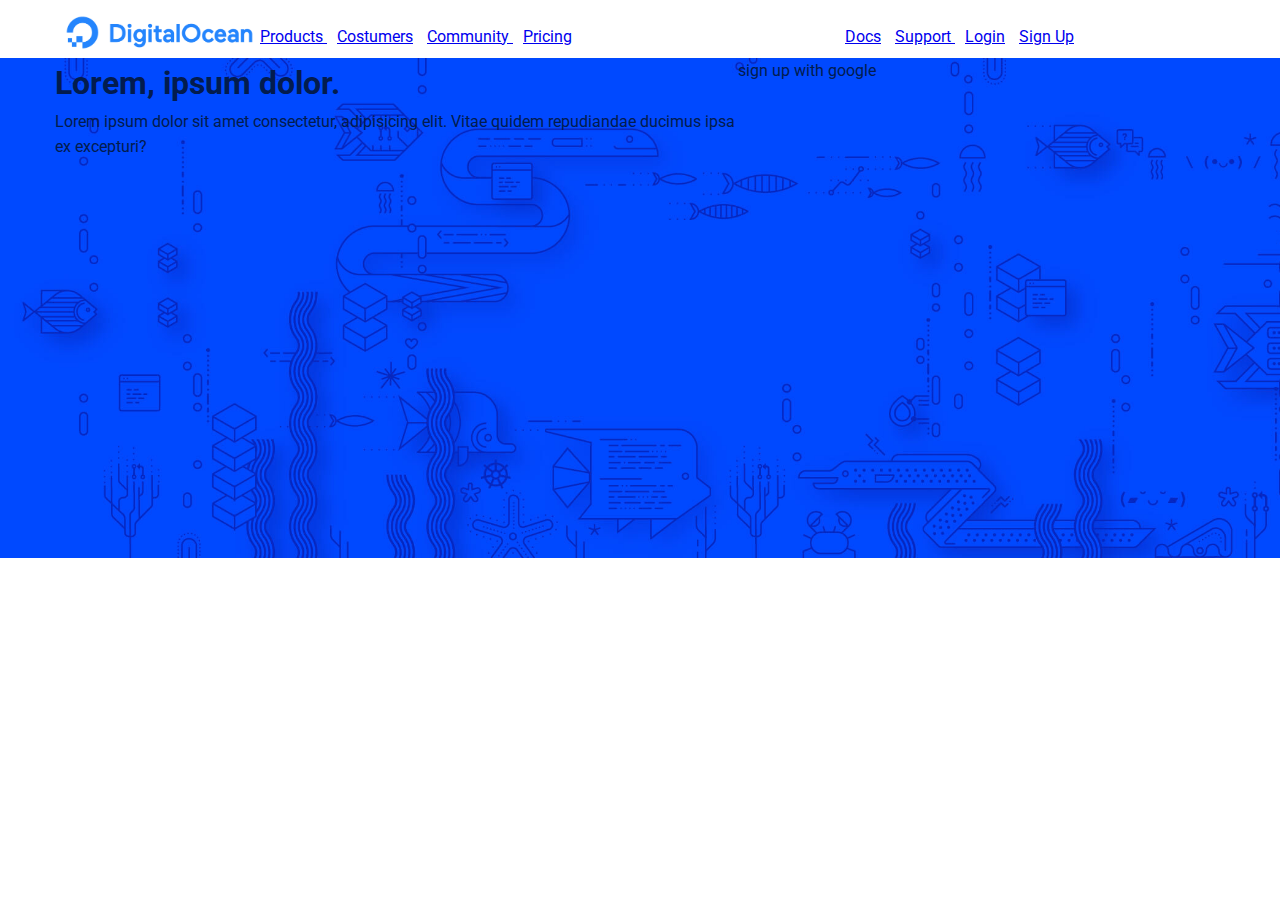
==== digital_ocean/index.html @ 6837c4df "Added main background image" ====
<!DOCTYPE html>
<html lang="en">

<head>
    <meta charset="UTF-8">
    <meta http-equiv="X-UA-Compatible" content="IE=edge">
    <meta name="viewport" content="width=device-width, initial-scale=1.0">
    <title>Digital Ocean</title>

    <!-- Font Awesome -->
    <link rel="stylesheet" href="https://cdnjs.cloudflare.com/ajax/libs/font-awesome/5.15.3/css/all.min.css"
        integrity="sha512-iBBXm8fW90+nuLcSKlbmrPcLa0OT92xO1BIsZ+ywDWZCvqsWgccV3gFoRBv0z+8dLJgyAHIhR35VZc2oM/gI1w=="
        crossorigin="anonymous" />

    <!-- Framework + Foglio di stile -->
    <link rel="stylesheet" href="./css/framework.css">
    <link rel="stylesheet" href="./css/style.css">

</head>

<body>


    <header>
        <nav>
            <div class="container">
                <div class="row flex spacing">
                    <div class="col-lg-2">
                        <a href="#">
                            <img class="logo" src="./css/digital_ocean/img/logo.png" alt="logodigitalocean">
                        </a>
                    </div>
                    <div class="menu_centrale col-lg-6">
                        <a href="#">Products <i class="fas fa-chevron-down"></i></a>
                        <a href="#">Costumers</a>
                        <a href="#">Community <i class="fas fa-chevron-down"></i></a>
                        <a href="#">Pricing</a>
                    </div>
                    <div class="right_menu col-lg-4">
                        <div class="list_none secondary_links">
                            <a href="#">Docs</a>
                            <a href="#">Support <i class="fas fa-chevron-down"></i></a>
                            <a href="#">Login</a>
                            <a href="#" class="btn btn_outline">Sign Up</a>
                        </div>

                    </div>
                </div>
        </nav>
        <div class="wrapper bg_secondblue">
            <div class="container">
                <div class="row flex">
                    <div class="col-lg-7">
                        <h1>Lorem, ipsum dolor.</h1>
                        <p>Lorem ipsum dolor sit amet consectetur, adipisicing elit. Vitae quidem repudiandae ducimus ipsa ex excepturi?</p>
                    </div>
                    <div class="col-lg-5">
                        sign up with google
                    </div>
                </div>
            </div>
        </div>
        
    </header>


    <main>
        <section class="innovative"></section>
        <!-- /.innovative -->
        <section class="deployscale"></section>
        <!-- /.deployscale -->
        <section class="designfordevs"></section>
        <!-- /.designfordevs -->
        <section class="businessfeatures"></section>
        <!-- /.businessfeatures -->
        <section class="customerservice"></section>
        <!-- /.customerservice -->
        <section class="devteams"></section>
        <!-- /.devteams -->
        <section class="getstarted"></section>
        <!-- /.getstarted -->
    </main>

    <footer>

    </footer>
</body>

</html>
---- digital_ocean/css/framework.css ----
.container{ 
    max-width: 1170px;
    margin: 0 auto;
}

.row{
    width: 100%;
}
.row::after{
    content: '';
    display: table;
    clear: both;
}

/* Colonne */
[class*="col-"] {
    float: left;
}

.col-1 {
      width: calc((100% / 12) * 1);
}
.col-2 {
      width: calc((100% / 12) * 2);
    
}
.col-3 {
    width: calc((100% / 12) * 3);
}
.col-4{
    width: calc((100% / 12) * 4);

}
.col-5 {
    width: calc((100% / 12) * 5);
}
.col-6 {
    width: 50%;
}
.col-7 {
    width: calc((100% / 12) * 7);
}
.col-8 {
    width: calc((100% / 12) * 8);
}
.col-9 {
    width: calc((100% / 12) * 9);
}
.col-10 {
    width: calc((100% / 12) * 10);
}
.col-11 {
    width: calc((100% / 12) * 11);
}
.col-12 {
    width: 100%;
}

/* Offsets */
.col-offset-1 {
    margin-left: calc((100% / 12) * 1);
}
.col-offset-2 {
    margin-left: calc((100% / 12) * 2);
}
.col-offset-3 {
    margin-left: calc((100% / 12) * 3);
}
.col-offset-4 {
    margin-left: calc((100% / 12) * 4);
}
.col-offset-5 {
    margin-left: calc((100% / 12) * 5);
}
.col-offset-6 {
    margin-left: calc((100% / 12) * 6);
}
.col-offset-7 {
    margin-left: calc((100% / 12) * 7);
}
.col-offset-8 {
    margin-left: calc((100% / 12) * 8);
}
.col-offset-9 {
    margin-left: calc((100% / 12) * 9);
}
.col-offset-10 {
    margin-left: calc((100% / 12) * 10);
}
.col-offset-11 {
    margin-left: calc((100% / 12) * 11);
}

/* Media query */
@media screen and (max-width: 767px) {
    /* Columns XS */
    .col-xs-1 {
    width: calc((100% / 12) * 1);
   
    }
    .col-xs-2 {
        width: calc((100% / 12) * 2);
    
    }
    .col-xs-3 {
        width: calc((100% / 12) * 3);
    
    }
    .col-xs-4{
        width: calc((100% / 12) * 4);
    
    }
    .col-xs-5 {
        width: calc((100% / 12) * 5);
    }
    .col-xs-6 {
        width: 50%;
    }
    .col-xs-7 {
        width: calc((100% / 12) * 7);
    }
    .col-xs-8 {
        width: calc((100% / 12) * 8);
    }
    .col-xs-9 {
        width: calc((100% / 12) * 9);
    }
    .col-xs-10 {
        width: calc((100% / 12) * 10);
    }
    .col-xs-11 {
        width: calc((100% / 12) * 11);
    }
    .col-xs-12 {
        width: 100%;
    }

    /* Offsets XS */
   
    .col-xs-offset-1 {
    margin-left: calc((100% / 12) * 1);
    }
    .col-xs-offset-2 {
    margin-left: calc((100% / 12) * 2);
    }
    .col-xs-offset-3 {
    margin-left: calc((100% / 12) * 3);
    }
    .col-xs-offset-4 {
    margin-left: calc((100% / 12) * 4);
    }
    .col-xs-offset-5 {
    margin-left: calc((100% / 12) * 5);
    }
    .col-xs-offset-6 {
    margin-left: calc((100% / 12) * 6);
    }
    .col-xs-offset-7 {
    margin-left: calc((100% / 12) * 7);
    }
    .col-xs-offset-8 {
    margin-left: calc((100% / 12) * 8);
    }
    .col-xs-offset-9 {
    margin-left: calc((100% / 12) * 9);
    }
    .col-xs-offset-10 {
    margin-left: calc((100% / 12) * 10);
    }
    .col-xs-offset-11 {
    margin-left: calc((100% / 12) * 11);
    }

}

@media screen and (min-width:768px) and (max-width:991px) {
    /* MD */
    .col-md-1 {
    width: calc((100% / 12) * 1);
   
    }
    .col-md-2 {
        width: calc((100% / 12) * 2);
    
    }
    .col-md-3 {
        width: calc((100% / 12) * 3);
    
    }
    .col-md-4{
        width: calc((100% / 12) * 4);
    
    }
    .col-md-5 {
        width: calc((100% / 12) * 5);
    }
    .col-md-6 {
        width: 50%;
    }
    .col-md-7 {
        width: calc((100% / 12) * 7);
    }
    .col-md-8 {
        width: calc((100% / 12) * 8);
    }
    .col-md-9 {
        width: calc((100% / 12) * 9);
    }
    .col-md-10 {
        width: calc((100% / 12) * 10);
    }
    .col-md-11 {
        width: calc((100% / 12) * 11);
    }
    .col-md-12 {
        width: 100%;
    }

    /* OFFSETS MD */

    .col-md-offset-1 {
    margin-left: calc((100% / 12) * 1);
    }
    .col-md-offset-2 {
    margin-left: calc((100% / 12) * 2);
    }
    .col-md-offset-3 {
    margin-left: calc((100% / 12) * 3);
    }
    .col-md-offset-4 {
    margin-left: calc((100% / 12) * 4);
    }
    .col-md-offset-5 {
    margin-left: calc((100% / 12) * 5);
    }
    .col-md-offset-6 {
    margin-left: calc((100% / 12) * 6);
    }
    .col-md-offset-7 {
    margin-left: calc((100% / 12) * 7);
    }
    .col-md-offset-8 {
    margin-left: calc((100% / 12) * 8);
    }
    .col-md-offset-9 {
    margin-left: calc((100% / 12) * 9);
    }
    .col-md-offset-10 {
    margin-left: calc((100% / 12) * 10);
    }
    .col-md-offset-11 {
    margin-left: calc((100% / 12) * 11);
    }
}

@media screen and (min-width: 992px) {
    /* LG */
    .col-lg-1 {
    width: calc((100% / 12) * 1);
   
    }
    .col-lg-2 {
        width: calc((100% / 12) * 2);
    
    }
    .col-lg-3 {
        width: calc((100% / 12) * 3);
    
    }
    .col-lg-4{
        width: calc((100% / 12) * 4);
    
    }
    .col-lg-5 {
        width: calc((100% / 12) * 5);
    }
    .col-lg-6 {
        width: 50%;
    }
    .col-lg-7 {
        width: calc((100% / 12) * 7);
    }
    .col-lg-8 {
        width: calc((100% / 12) * 8);
    }
    .col-lg-9 {
        width: calc((100% / 12) * 9);
    }
    .col-lg-10 {
        width: calc((100% / 12) * 10);
    }
    .col-lg-11 {
        width: calc((100% / 12) * 11);
    }
    .col-lg-12 {
        width: 100%;
    }

    /* OFFSETS LG */
  
    .col-lg-offset-1 {
    margin-left: calc((100% / 12) * 1);
    }
    .col-lg-offset-2 {
    margin-left: calc((100% / 12) * 2);
    }
    .col-lg-offset-3 {
    margin-left: calc((100% / 12) * 3);
    }
    .col-lg-offset-4 {
    margin-left: calc((100% / 12) * 4);
    }
    .col-lg-offset-5 {
    margin-left: calc((100% / 12) * 5);
    }
    .col-lg-offset-6 {
    margin-left: calc((100% / 12) * 6);
    }
    .col-lg-offset-7 {
    margin-left: calc((100% / 12) * 7);
    }
    .col-lg-offset-8 {
    margin-left: calc((100% / 12) * 8);
    }
    .col-lg-offset-9 {
    margin-left: calc((100% / 12) * 9);
    }
    .col-lg-offset-10 {
    margin-left: calc((100% / 12) * 10);
    }
    .col-lg-offset-11 {
    margin-left: calc((100% / 12) * 11);
    }
}
---- digital_ocean/css/style.css ----
@import url('https://fonts.googleapis.com/css2?family=Roboto&display=swap');

*{
    box-sizing: border-box;
    margin: 0;
    padding: 0;
}

body{
    font-family: 'Roboto', sans-serif;
    color: #031C4E;
    line-height: 1.6;
}
.logo{
    height: 35px;
}
.flex{
    display: flex;
}

.list_none {
    list-style: none;
}

.spacing{
    justify-content: center;
    align-items: center;
}

a{
    padding-left: 5px;
    margin-left: 5px;
}

nav>.container{
    margin-top: 15px;
}

.bg_secondblue{
    background-color: #004aff;
    background-image: url('./digital_ocean/img/bg-banner-home.jpg');
    background-size: cover;
    background-repeat: no-repeat;
    height: 500px;
}
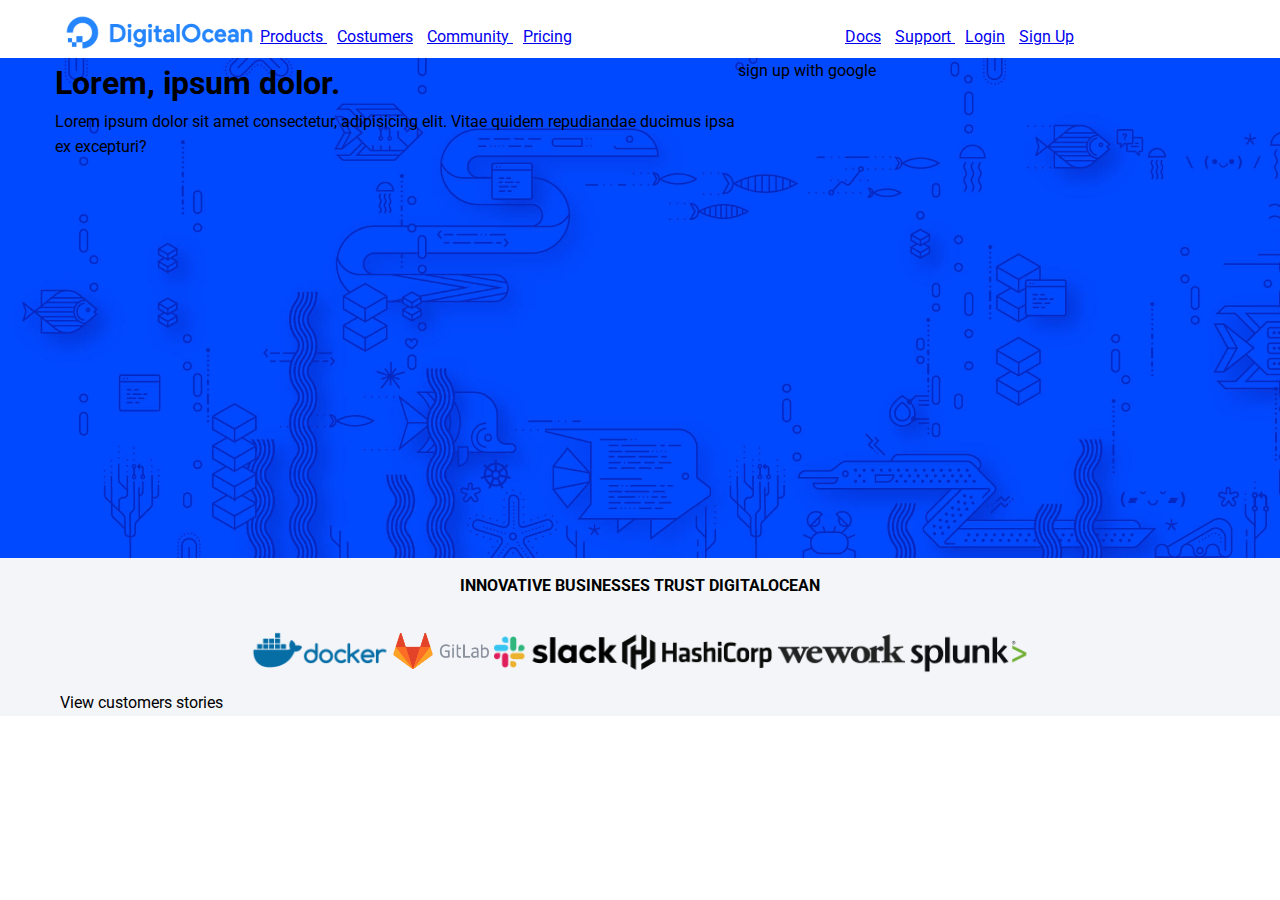
==== commit 1288aa75: "Added 'innovative businesses' section" ====
--- a/digital_ocean/index.html
+++ b/digital_ocean/index.html
@@ -65,7 +65,20 @@
 
 
     <main>
-        <section class="innovative"></section>
+        <section class="innovative bg_whiteish">
+            <div class="container ">
+                <h4 class="col-lg-12">INNOVATIVE BUSINESSES TRUST DIGITALOCEAN</h4>
+                <div class="row flex spacing">
+                    <img src="./css/digital_ocean/img/docker.svg" alt="">
+                    <img src="./css/digital_ocean/img/gitlab.svg" alt="">
+                    <img src="./css/digital_ocean/img/slack.svg" alt="">
+                    <img src="./css/digital_ocean/img/hashicorp.svg" alt="">
+                    <img src="./css/digital_ocean/img/wework.svg" alt="">
+                    <img src="./css/digital_ocean/img/splunk.svg" alt="">
+                </div>
+                <span class="subtitle">View customers stories <i class="fa fa-chevron-right" aria-hidden="true"></i></span>
+            </div>
+        </section>
         <!-- /.innovative -->
         <section class="deployscale"></section>
         <!-- /.deployscale -->
--- a/digital_ocean/css/style.css
+++ b/digital_ocean/css/style.css
@@ -8,7 +8,6 @@
 
 body{
     font-family: 'Roboto', sans-serif;
-    color: #031C4E;
     line-height: 1.6;
 }
 .logo{
@@ -42,4 +41,21 @@
     background-size: cover;
     background-repeat: no-repeat;
     height: 500px;
+}
+.bg_grey{
+    background-color: #596989;
+}
+.bg_whiteish{
+    background-color: #f3f5f9;
+}
+
+h4{
+    text-align: center;
+    margin: 10px 0;
+    padding: 5px;
+}
+span.subtitle{
+    text-align: center;
+    margin: 10px 0;
+    padding: 5px;
 }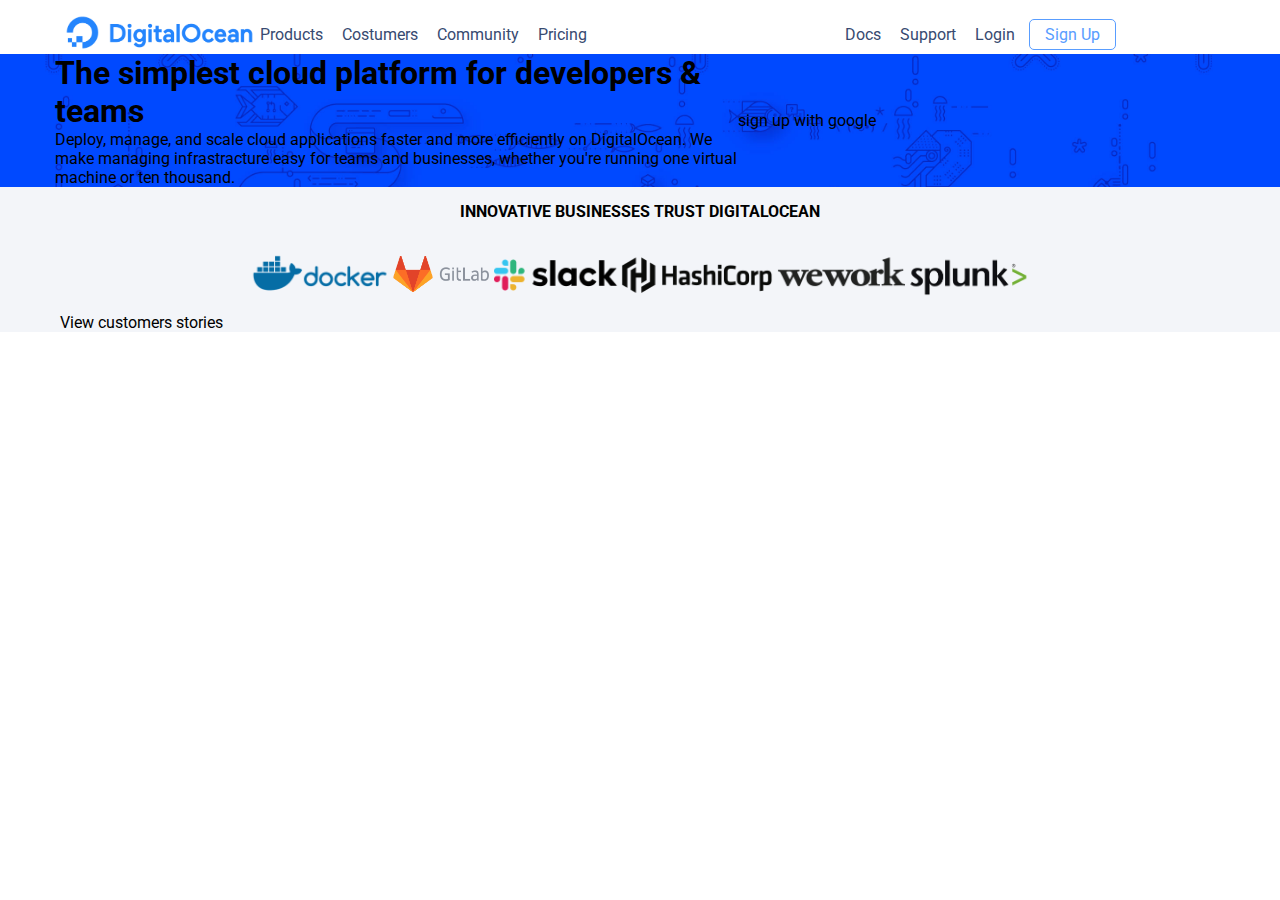
==== commit 2c8af2b8: "Fixed navbar" ====
--- a/digital_ocean/index.html
+++ b/digital_ocean/index.html
@@ -30,7 +30,7 @@
                             <img class="logo" src="./css/digital_ocean/img/logo.png" alt="logodigitalocean">
                         </a>
                     </div>
-                    <div class="menu_centrale col-lg-6">
+                    <div class="central_menu col-lg-6">
                         <a href="#">Products <i class="fas fa-chevron-down"></i></a>
                         <a href="#">Costumers</a>
                         <a href="#">Community <i class="fas fa-chevron-down"></i></a>
@@ -49,10 +49,10 @@
         </nav>
         <div class="wrapper bg_secondblue">
             <div class="container">
-                <div class="row flex">
+                <div class="row flex spacing">
                     <div class="col-lg-7">
-                        <h1>Lorem, ipsum dolor.</h1>
-                        <p>Lorem ipsum dolor sit amet consectetur, adipisicing elit. Vitae quidem repudiandae ducimus ipsa ex excepturi?</p>
+                        <h1>The simplest cloud platform for developers & teams</h1>
+                        <p>Deploy, manage, and scale cloud applications faster and more efficiently on DigitalOcean. We make managing infrastracture easy for teams and businesses, whether you're running one virtual machine or ten thousand.</p>
                     </div>
                     <div class="col-lg-5">
                         sign up with google
--- a/digital_ocean/css/style.css
+++ b/digital_ocean/css/style.css
@@ -8,7 +8,6 @@
 
 body{
     font-family: 'Roboto', sans-serif;
-    line-height: 1.6;
 }
 .logo{
     height: 35px;
@@ -40,7 +39,6 @@
     background-image: url('./digital_ocean/img/bg-banner-home.jpg');
     background-size: cover;
     background-repeat: no-repeat;
-    height: 500px;
 }
 .bg_grey{
     background-color: #596989;
@@ -58,4 +56,17 @@
     text-align: center;
     margin: 10px 0;
     padding: 5px;
+}
+
+.central_menu a, .right_menu a{
+    color: #374a71;
+    text-decoration: none;
+    margin: 5px;
+}
+
+a.btn{
+    border: 1px solid #599dff;
+    border-radius: 5px;
+    padding: 5px 15px;
+    color: #599dff;
 }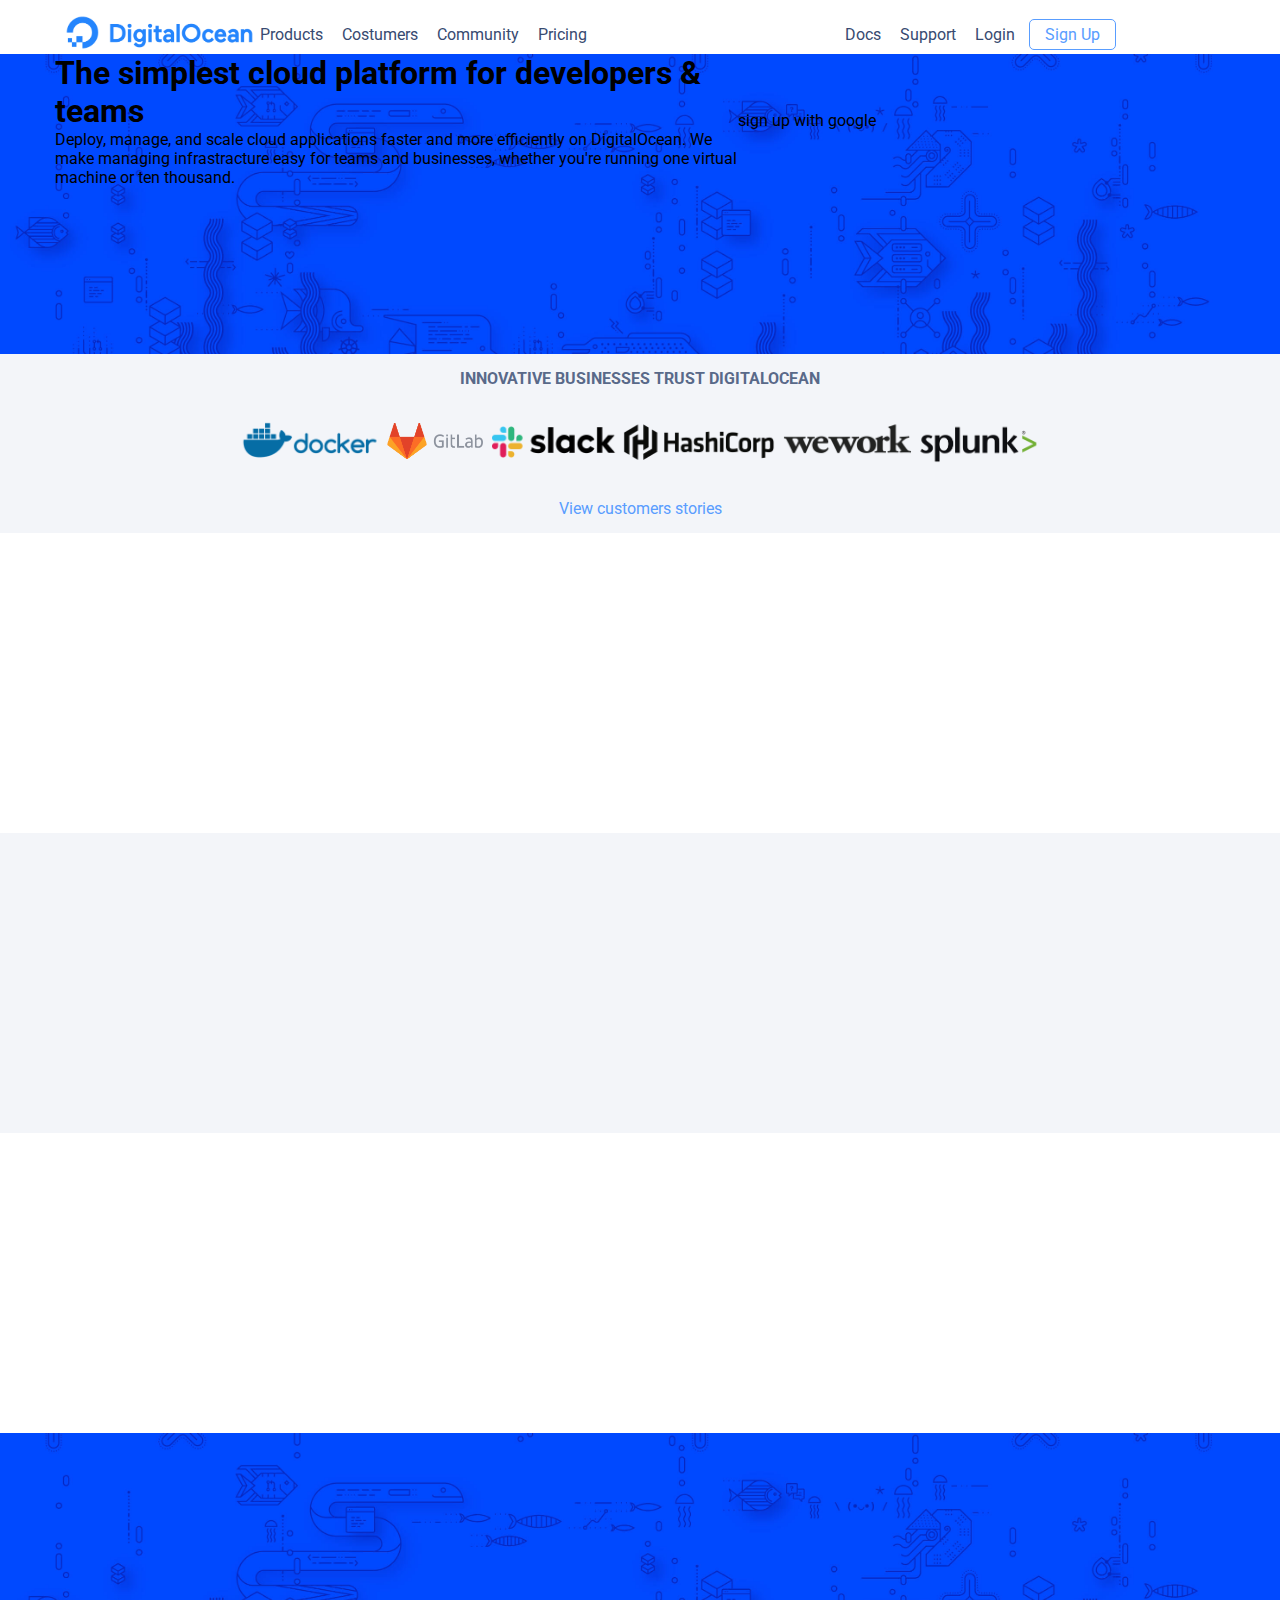
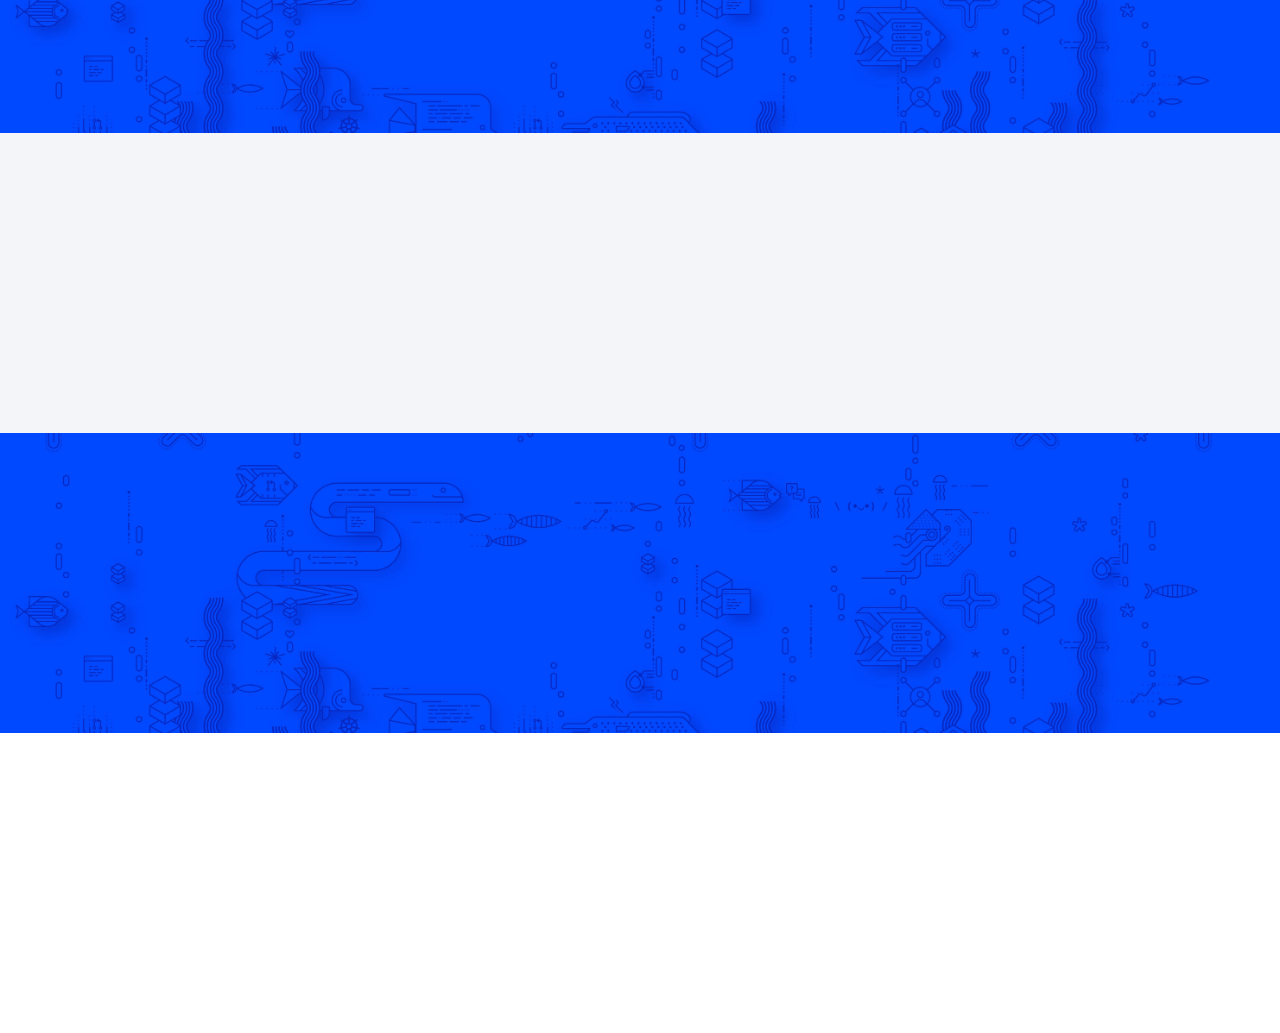
==== commit 15fec4cf: "Added 'innovative' section features" ====
--- a/digital_ocean/index.html
+++ b/digital_ocean/index.html
@@ -48,7 +48,7 @@
                 </div>
         </nav>
         <div class="wrapper bg_secondblue">
-            <div class="container">
+            <div class="container dbg">
                 <div class="row flex spacing">
                     <div class="col-lg-7">
                         <h1>The simplest cloud platform for developers & teams</h1>
@@ -65,10 +65,11 @@
 
 
     <main>
+        <!-- .innovative -->
         <section class="innovative bg_whiteish">
-            <div class="container ">
-                <h4 class="col-lg-12">INNOVATIVE BUSINESSES TRUST DIGITALOCEAN</h4>
-                <div class="row flex spacing">
+            <div class="container">
+                <h4>INNOVATIVE BUSINESSES TRUST DIGITALOCEAN</h4>
+                <div>
                     <img src="./css/digital_ocean/img/docker.svg" alt="">
                     <img src="./css/digital_ocean/img/gitlab.svg" alt="">
                     <img src="./css/digital_ocean/img/slack.svg" alt="">
@@ -76,25 +77,25 @@
                     <img src="./css/digital_ocean/img/wework.svg" alt="">
                     <img src="./css/digital_ocean/img/splunk.svg" alt="">
                 </div>
-                <span class="subtitle">View customers stories <i class="fa fa-chevron-right" aria-hidden="true"></i></span>
+                <div class="subtitle">View customers stories <i class="fa fa-chevron-right" aria-hidden="true"></i></div>
             </div>
         </section>
         <!-- /.innovative -->
-        <section class="deployscale"></section>
+        <section class="deployscale dbg"></section>
         <!-- /.deployscale -->
-        <section class="designfordevs"></section>
+        <section class="designfordevs dbg bg_whiteish"></section>
         <!-- /.designfordevs -->
-        <section class="businessfeatures"></section>
+        <section class="businessfeatures dbg"></section>
         <!-- /.businessfeatures -->
-        <section class="customerservice"></section>
+        <section class="customerservice dbg bg_secondblue"></section>
         <!-- /.customerservice -->
-        <section class="devteams"></section>
+        <section class="devteams dbg bg_whiteish"></section>
         <!-- /.devteams -->
-        <section class="getstarted"></section>
+        <section class="getstarted dbg bg_secondblue"></section>
         <!-- /.getstarted -->
     </main>
 
-    <footer>
+    <footer class="dbg">
 
     </footer>
 </body>
--- a/digital_ocean/css/style.css
+++ b/digital_ocean/css/style.css
@@ -49,13 +49,12 @@
 
 h4{
     text-align: center;
-    margin: 10px 0;
-    padding: 5px;
+    padding: 15px 0;
+    color: #596989;
 }
-span.subtitle{
-    text-align: center;
-    margin: 10px 0;
-    padding: 5px;
+.subtitle{
+    padding: 15px;
+    color: #599dff;
 }
 
 .central_menu a, .right_menu a{
@@ -69,4 +68,15 @@
     border-radius: 5px;
     padding: 5px 15px;
     color: #599dff;
-}+}
+
+.innovative{
+    text-align: center;
+}
+
+/* DEBUG RULES */
+.dbg{
+    height: 300px;
+    width: 100%;
+}
+
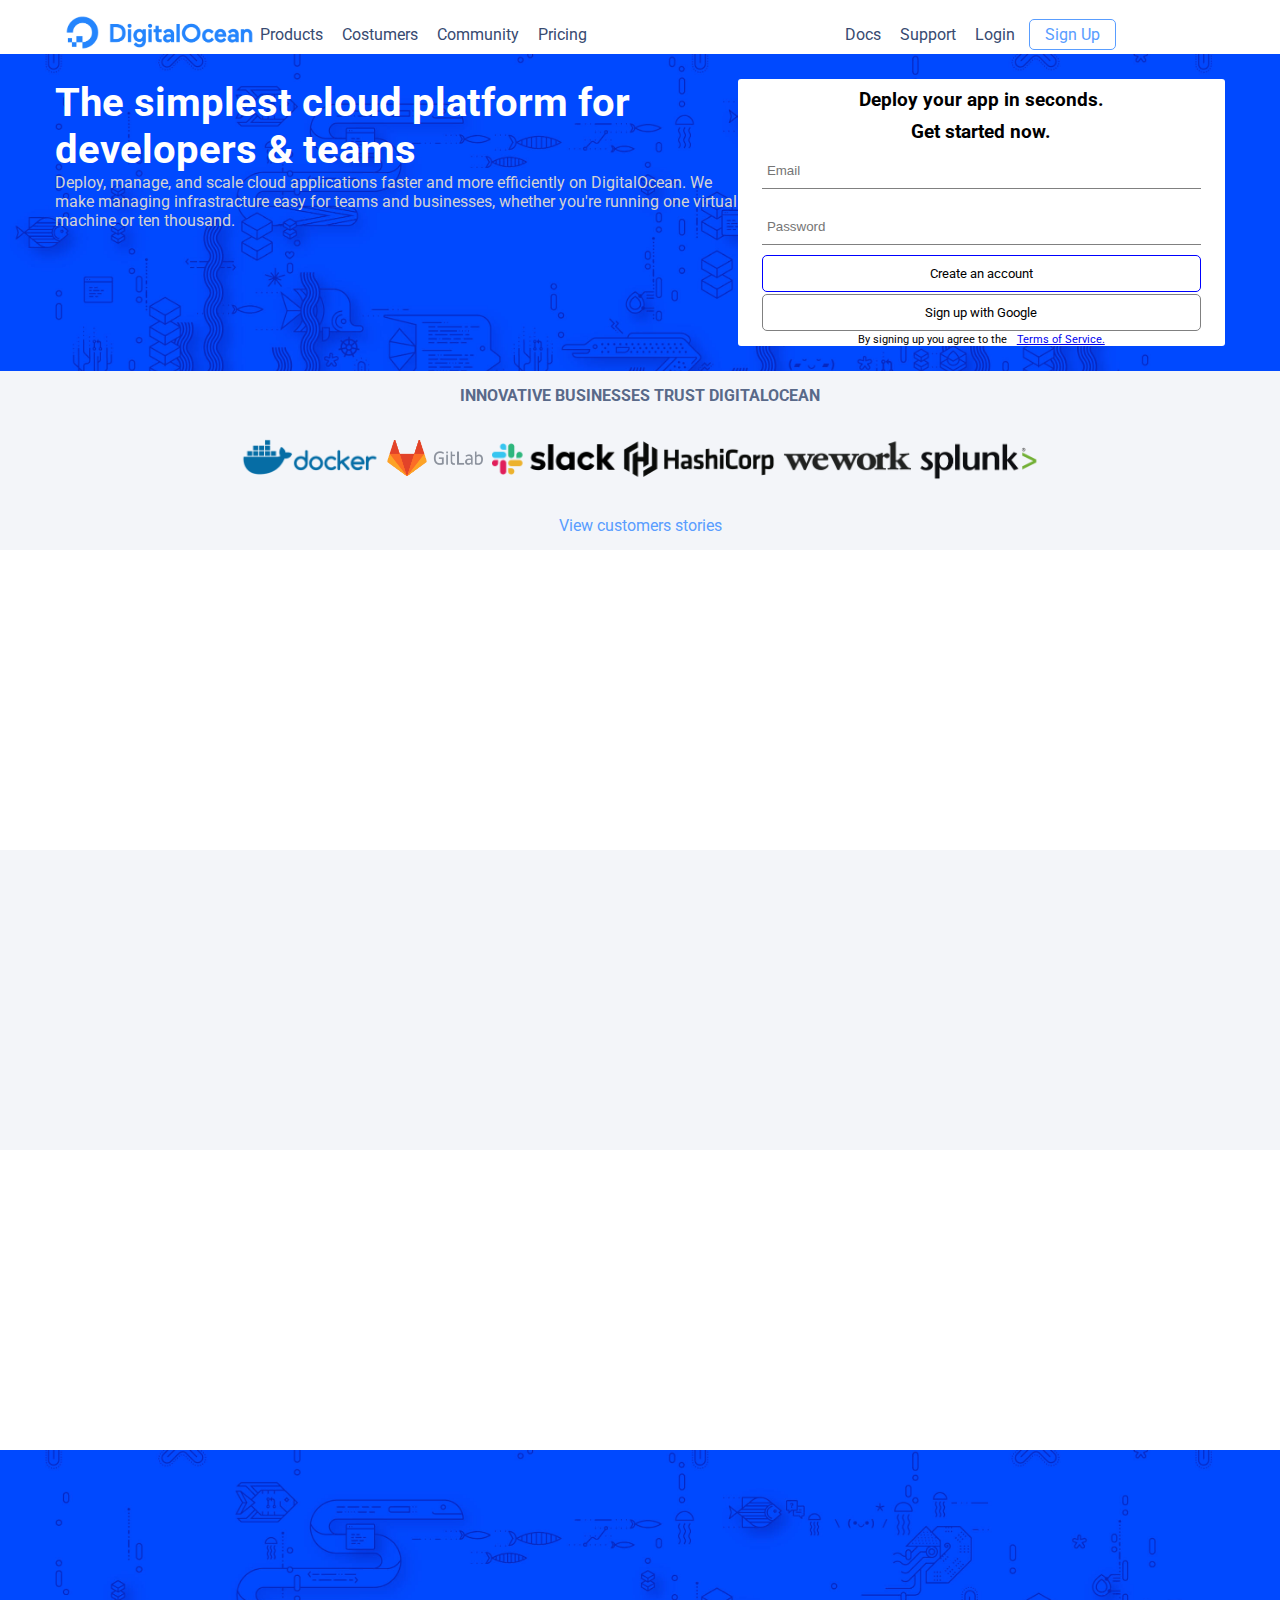
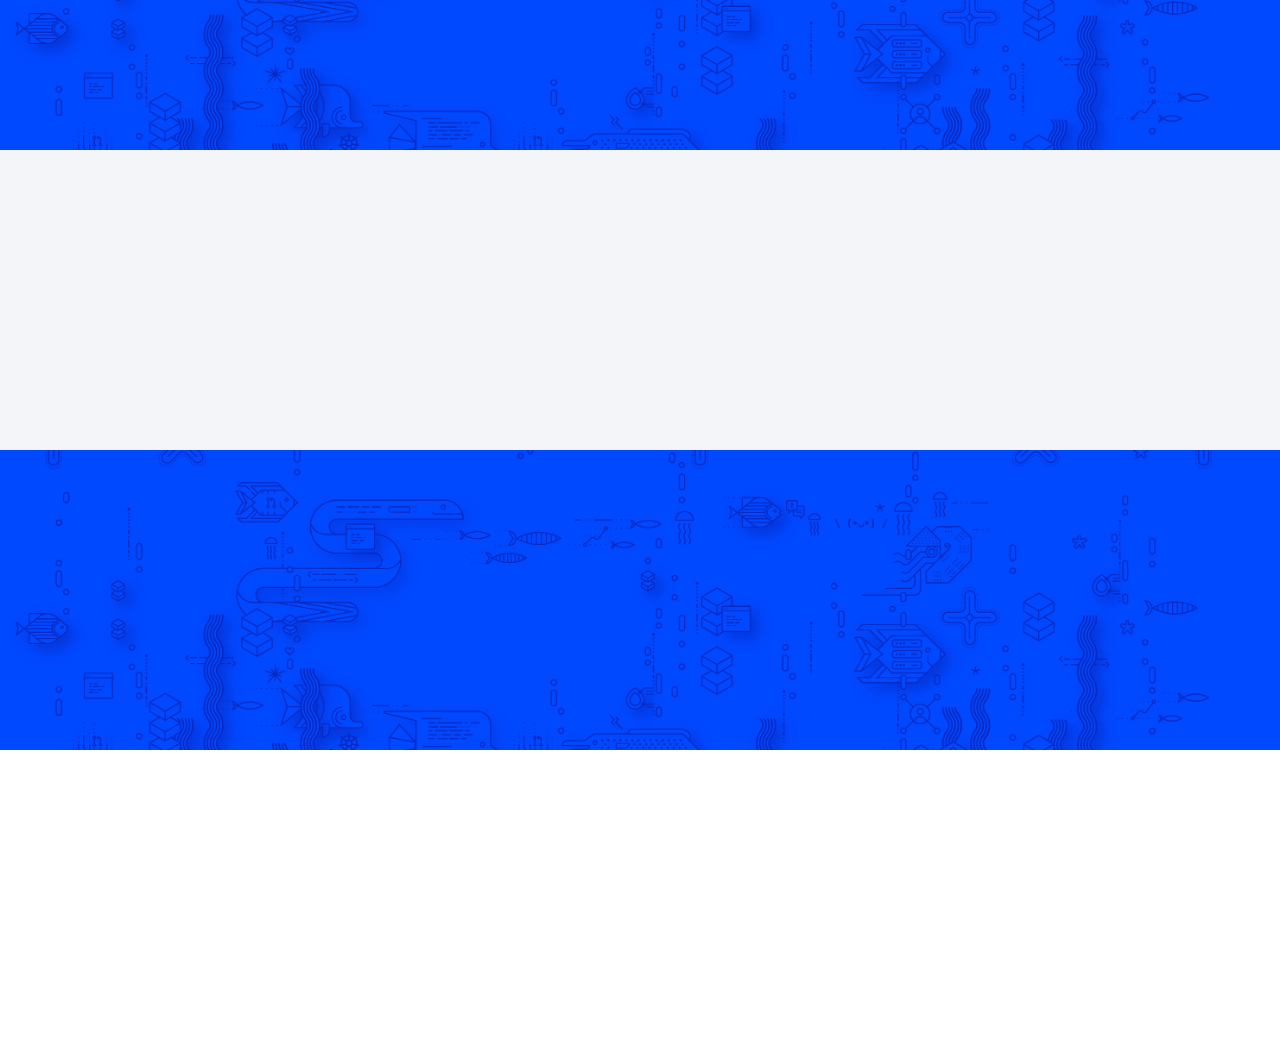
==== commit c07611ab: "Added card + form" ====
--- a/digital_ocean/index.html
+++ b/digital_ocean/index.html
@@ -23,6 +23,7 @@
 
     <header>
         <nav>
+            <!-- Navbar container -->
             <div class="container">
                 <div class="row flex spacing">
                     <div class="col-lg-2">
@@ -43,19 +44,30 @@
                             <a href="#">Login</a>
                             <a href="#" class="btn btn_outline">Sign Up</a>
                         </div>
-
                     </div>
                 </div>
+            </div>
+            <!-- /Navbar container -->
         </nav>
-        <div class="wrapper bg_secondblue">
-            <div class="container dbg">
-                <div class="row flex spacing">
-                    <div class="col-lg-7">
+        <div class="bg_secondblue">
+            <div class="container">
+                <div class="row">
+                    <div class="col-lg-7 p25">
                         <h1>The simplest cloud platform for developers & teams</h1>
                         <p>Deploy, manage, and scale cloud applications faster and more efficiently on DigitalOcean. We make managing infrastracture easy for teams and businesses, whether you're running one virtual machine or ten thousand.</p>
                     </div>
                     <div class="col-lg-5">
-                        sign up with google
+                        <div class="card">
+                            <h3>Deploy your app in seconds.</h3>
+                            <h3>Get started now.</h3>
+                            <form action="#">
+                                <input type="email" id="email" name="email" placeholder="Email" required><br>
+                                <input type="text" id="password" name="password" placeholder="Password"><br>
+                                <div class="account">Create an account</div>
+                                <div class="signup">Sign up with Google</div>
+                              </form>
+                              <div class="terms">By signing up you agree to the<a href="#">Terms of Service.</a></div> 
+                        </div>
                     </div>
                 </div>
             </div>
--- a/digital_ocean/css/style.css
+++ b/digital_ocean/css/style.css
@@ -74,6 +74,53 @@
     text-align: center;
 }
 
+.col-lg-7 h1{
+    color: white;
+    font-size: 2.5rem;
+}
+.col-lg-7 p{
+    color: lightgray;
+}
+.p25{
+    padding: 25px 0;
+}
+.card{
+    background-color: white;
+    border-radius: 3px;
+    text-align: center;
+    margin: 25px 0;
+}
+.card h3{
+    padding-top: 10px;
+}
+input {
+    width: 90%;
+    padding: 10px 5px;
+    margin: 10px 0;
+    box-sizing: border-box;
+    border: none;
+    border-bottom: 1px solid grey;
+}
+.account{
+    padding: 10px;
+    font-size: 0.8rem;
+    border: 1px solid blue;
+    width: 90%;
+    margin: auto;
+    border-radius: 5px;
+}
+.signup{
+    font-size: 0.8rem;
+    border: 1px solid grey;
+    margin: 2px auto;
+    width: 90%;
+    padding: 10px;
+    border-radius: 5px;
+}
+.terms{
+    font-size: 0.7rem;;
+}
+
 /* DEBUG RULES */
 .dbg{
     height: 300px;
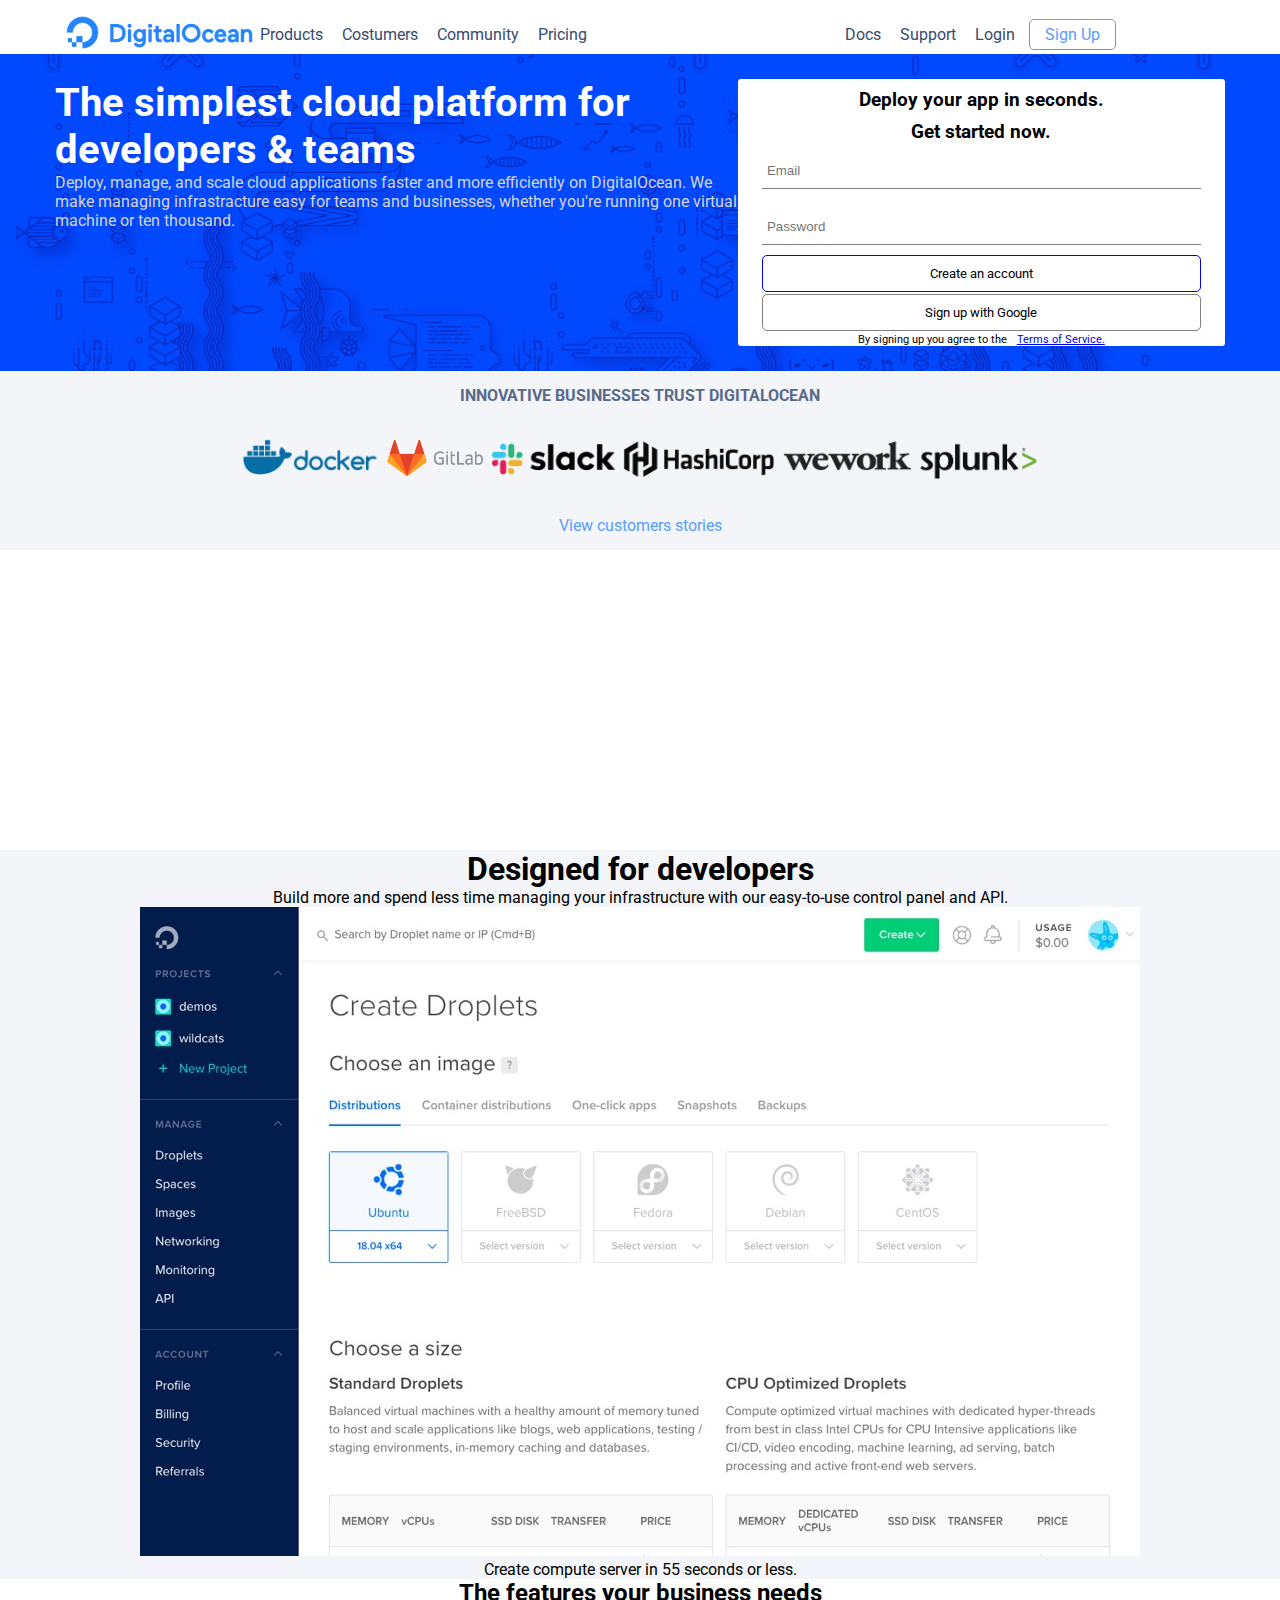
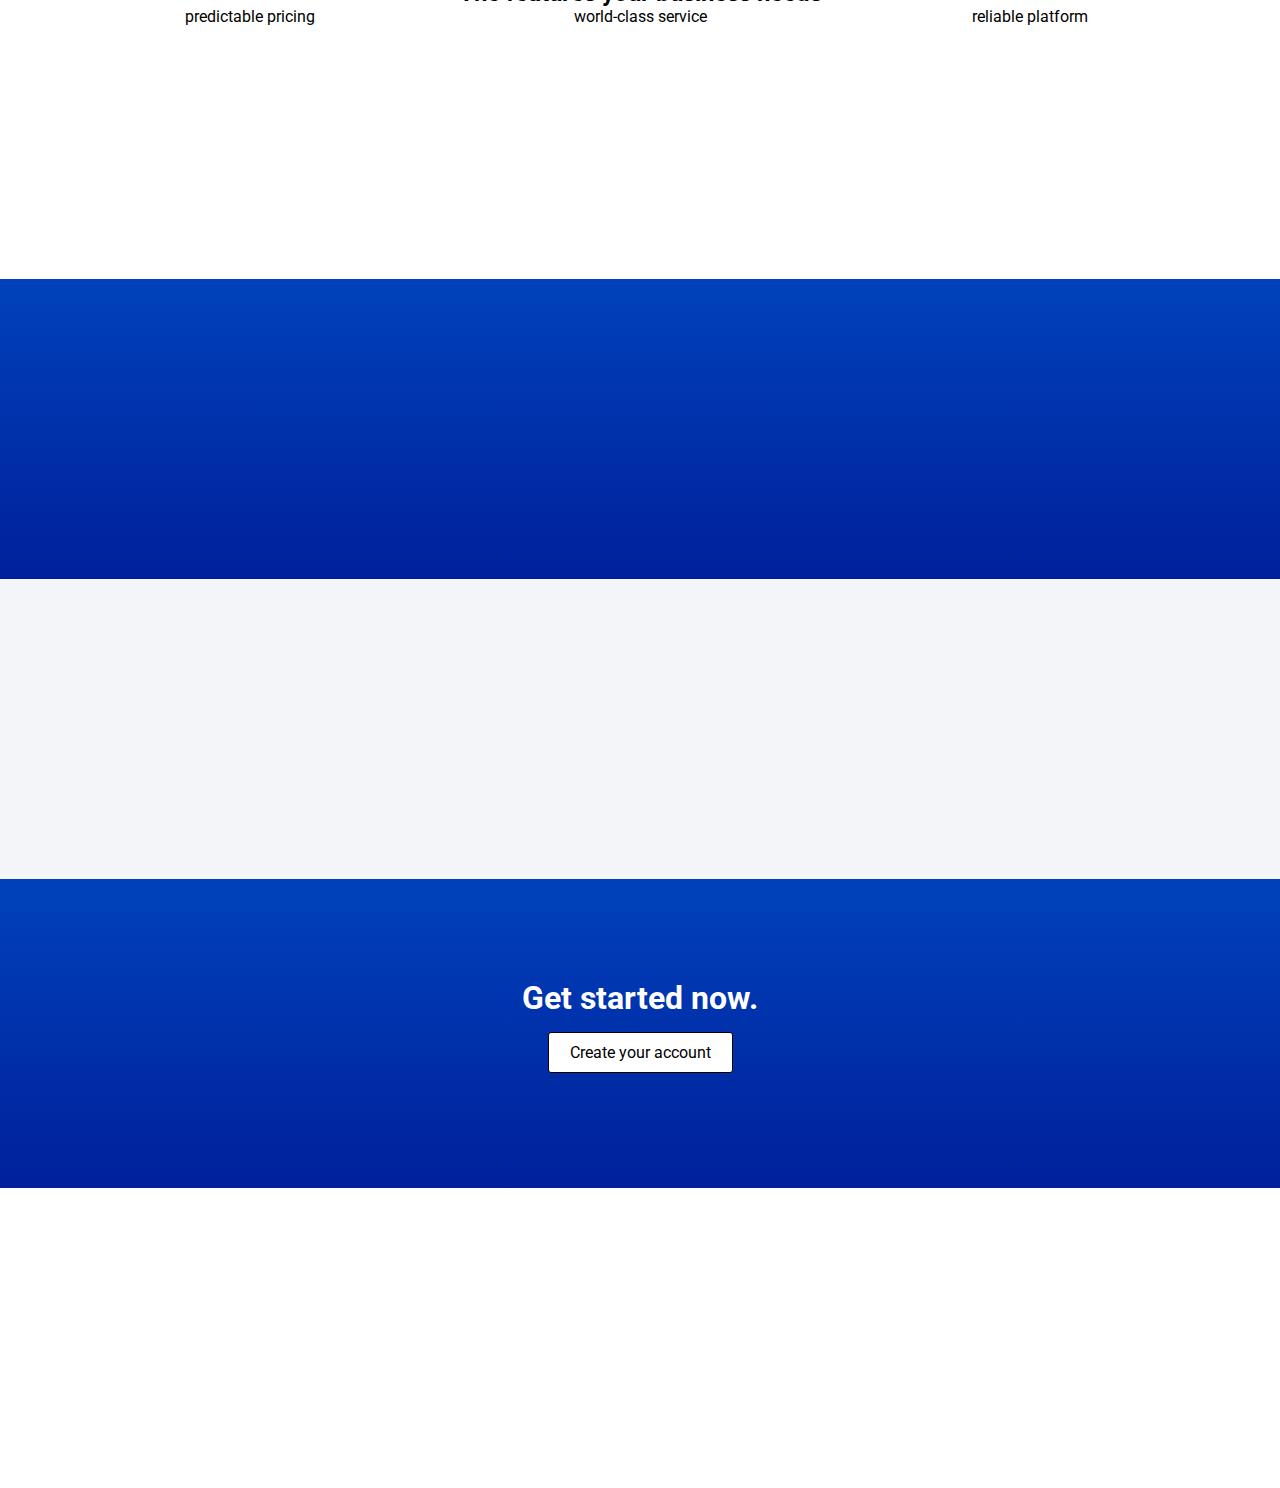
==== commit d62c5e1f: "Added two sections with the right 'blue'" ====
--- a/digital_ocean/index.html
+++ b/digital_ocean/index.html
@@ -31,13 +31,13 @@
                             <img class="logo" src="./css/digital_ocean/img/logo.png" alt="logodigitalocean">
                         </a>
                     </div>
-                    <div class="central_menu col-lg-6">
+                    <div class="central_menu col-lg-6 col-md-12 col-xs-12">
                         <a href="#">Products <i class="fas fa-chevron-down"></i></a>
                         <a href="#">Costumers</a>
                         <a href="#">Community <i class="fas fa-chevron-down"></i></a>
                         <a href="#">Pricing</a>
                     </div>
-                    <div class="right_menu col-lg-4">
+                    <div class="right_menu col-lg-4 col-md-12 col-xs-12">
                         <div class="list_none secondary_links">
                             <a href="#">Docs</a>
                             <a href="#">Support <i class="fas fa-chevron-down"></i></a>
@@ -56,7 +56,7 @@
                         <h1>The simplest cloud platform for developers & teams</h1>
                         <p>Deploy, manage, and scale cloud applications faster and more efficiently on DigitalOcean. We make managing infrastracture easy for teams and businesses, whether you're running one virtual machine or ten thousand.</p>
                     </div>
-                    <div class="col-lg-5">
+                    <div class="col-lg-5 col-md-12 col-xs-12">
                         <div class="card">
                             <h3>Deploy your app in seconds.</h3>
                             <h3>Get started now.</h3>
@@ -93,17 +93,46 @@
             </div>
         </section>
         <!-- /.innovative -->
+
+        <!-- .deployscale -->
         <section class="deployscale dbg"></section>
         <!-- /.deployscale -->
-        <section class="designfordevs dbg bg_whiteish"></section>
+
+        <!-- .designfordevs -->
+        <section class="designfordevs bg_whiteish">
+            <div class="row">
+                <h1>Designed for developers</h1>
+                <div>Build more and spend less time managing your infrastructure with our easy-to-use control panel and API.</div>
+                <i class="fas fa-chevron-left"></i>
+                <img src="./css/digital_ocean/img/slide.jpg" alt="">
+                <i class="fas fa-chevron-right"></i>
+                <div>Create compute server in 55 seconds or less.</div>
+            </div>
+        </section>
         <!-- /.designfordevs -->
-        <section class="businessfeatures dbg"></section>
+
+        <section class="businessfeatures dbg">
+            <div class="container">
+                <h2>The features your business needs</h2>
+                <div class="row">
+                    <div class="col-lg-4">predictable pricing</div>
+                    <div class="col-lg-4">world-class service</div>
+                    <div class="col-lg-4">reliable platform</div>
+                </div>
+            </div>
+            
+        </section>
         <!-- /.businessfeatures -->
-        <section class="customerservice dbg bg_secondblue"></section>
+        <section class="customerservice dbg bg_actualblue"></section>
         <!-- /.customerservice -->
         <section class="devteams dbg bg_whiteish"></section>
         <!-- /.devteams -->
-        <section class="getstarted dbg bg_secondblue"></section>
+
+        <!-- .getstarted-->
+        <section class="getstarted bg_actualblue">
+            <h1>Get started now.</h1>
+            <div class="accountstarted">Create your account</div>
+        </section>
         <!-- /.getstarted -->
     </main>
 
--- a/digital_ocean/css/style.css
+++ b/digital_ocean/css/style.css
@@ -45,6 +45,9 @@
 }
 .bg_whiteish{
     background-color: #f3f5f9;
+}
+.bg_actualblue{
+    background: linear-gradient(180deg, #0042BB 0%, #00209B 100%);
 }
 
 h4{
@@ -120,6 +123,33 @@
 .terms{
     font-size: 0.7rem;;
 }
+.getstarted{
+    display: flex;
+    flex-direction: column;
+    padding: 100px 0;
+}
+.getstarted h1{
+    text-align: center;
+    color: white;
+    font-size: 2rem;
+}
+.accountstarted{
+    border: 1px solid black;
+    border-radius: 3px;
+    width: 185px;
+    padding: 10px;
+    background-color: white;
+    margin: 15px auto;
+    text-align: center;
+}
+
+.designfordevs{
+    text-align: center;
+}
+.businessfeatures{
+    text-align: center;
+}
+
 
 /* DEBUG RULES */
 .dbg{
@@ -127,3 +157,15 @@
     width: 100%;
 }
 
+/* MEDIA QUERIES */
+@media screen and (max-width:767px){
+    .central_menu, .right_menu {
+        display: none;
+    }
+}
+
+@media screen and (max-width: 992px) and (min-width: 767px){
+    .central_menu, .right_menu {
+        display: none;
+    }
+}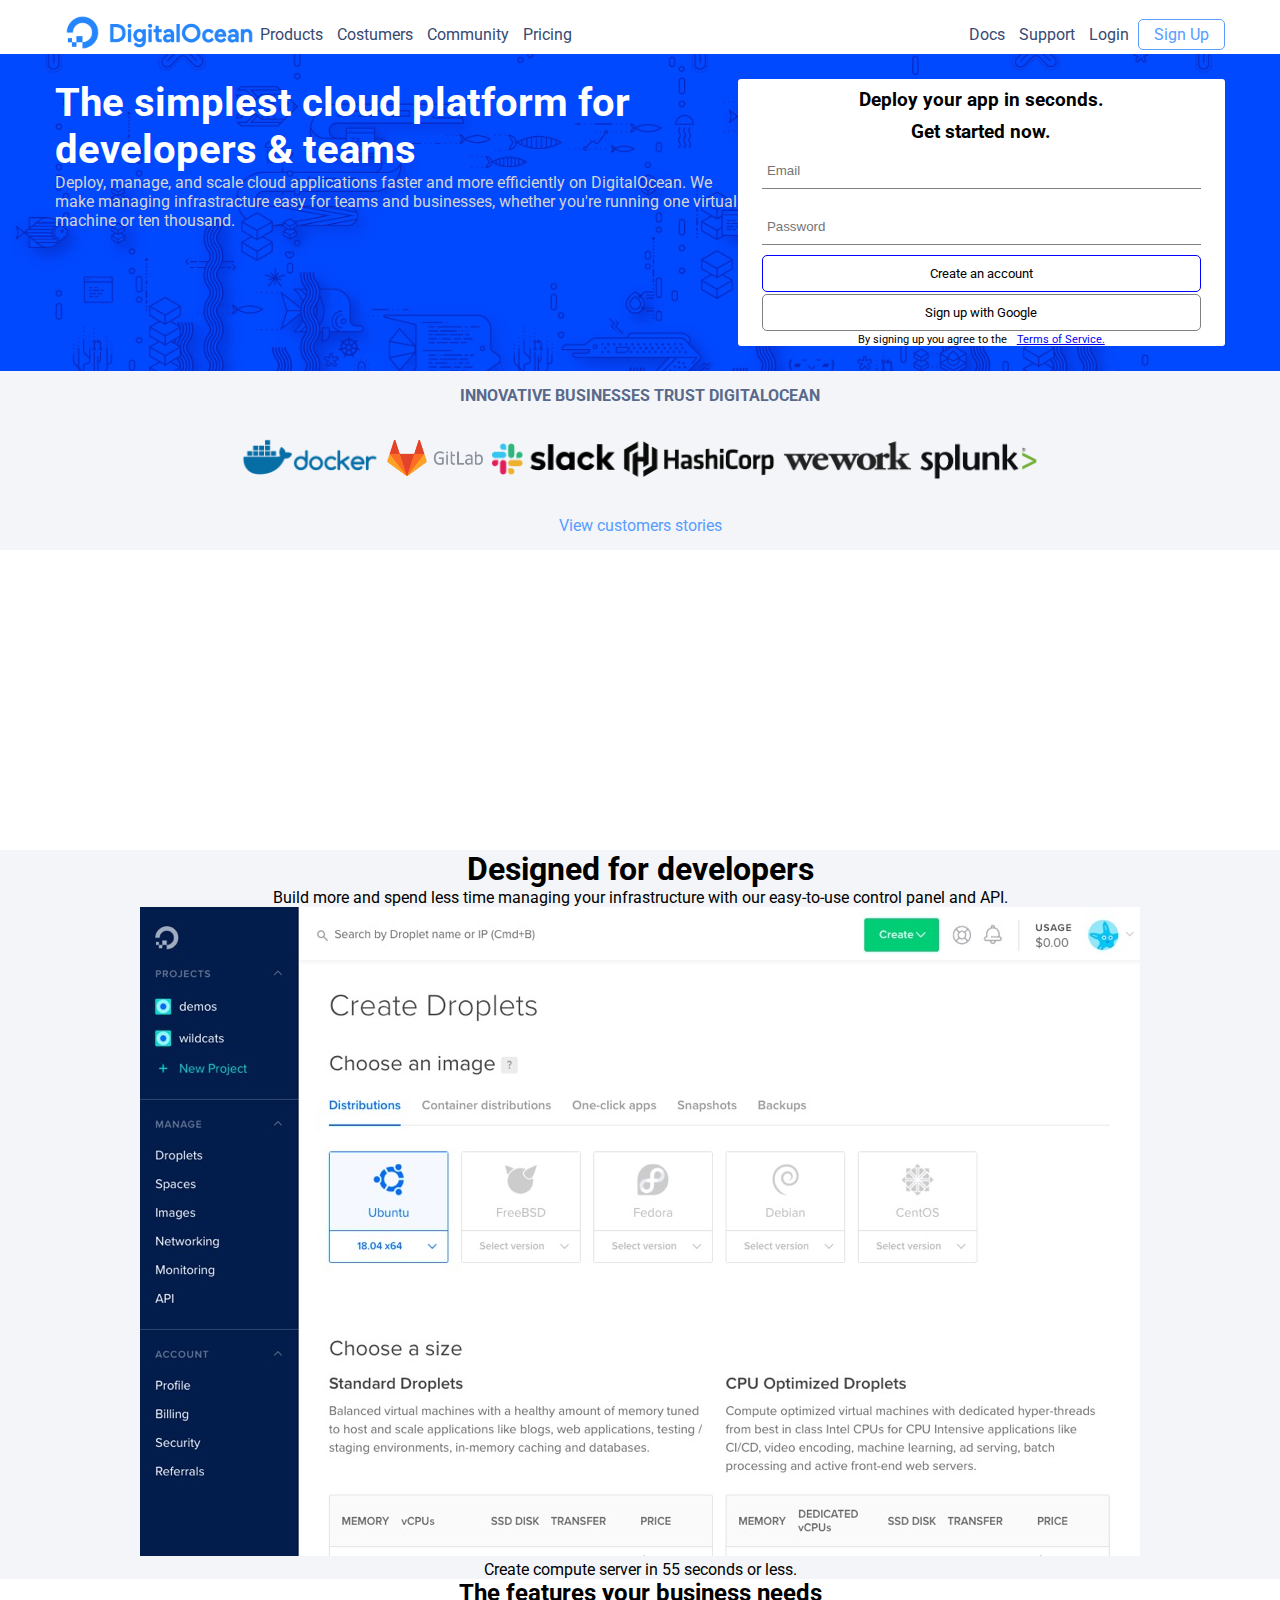
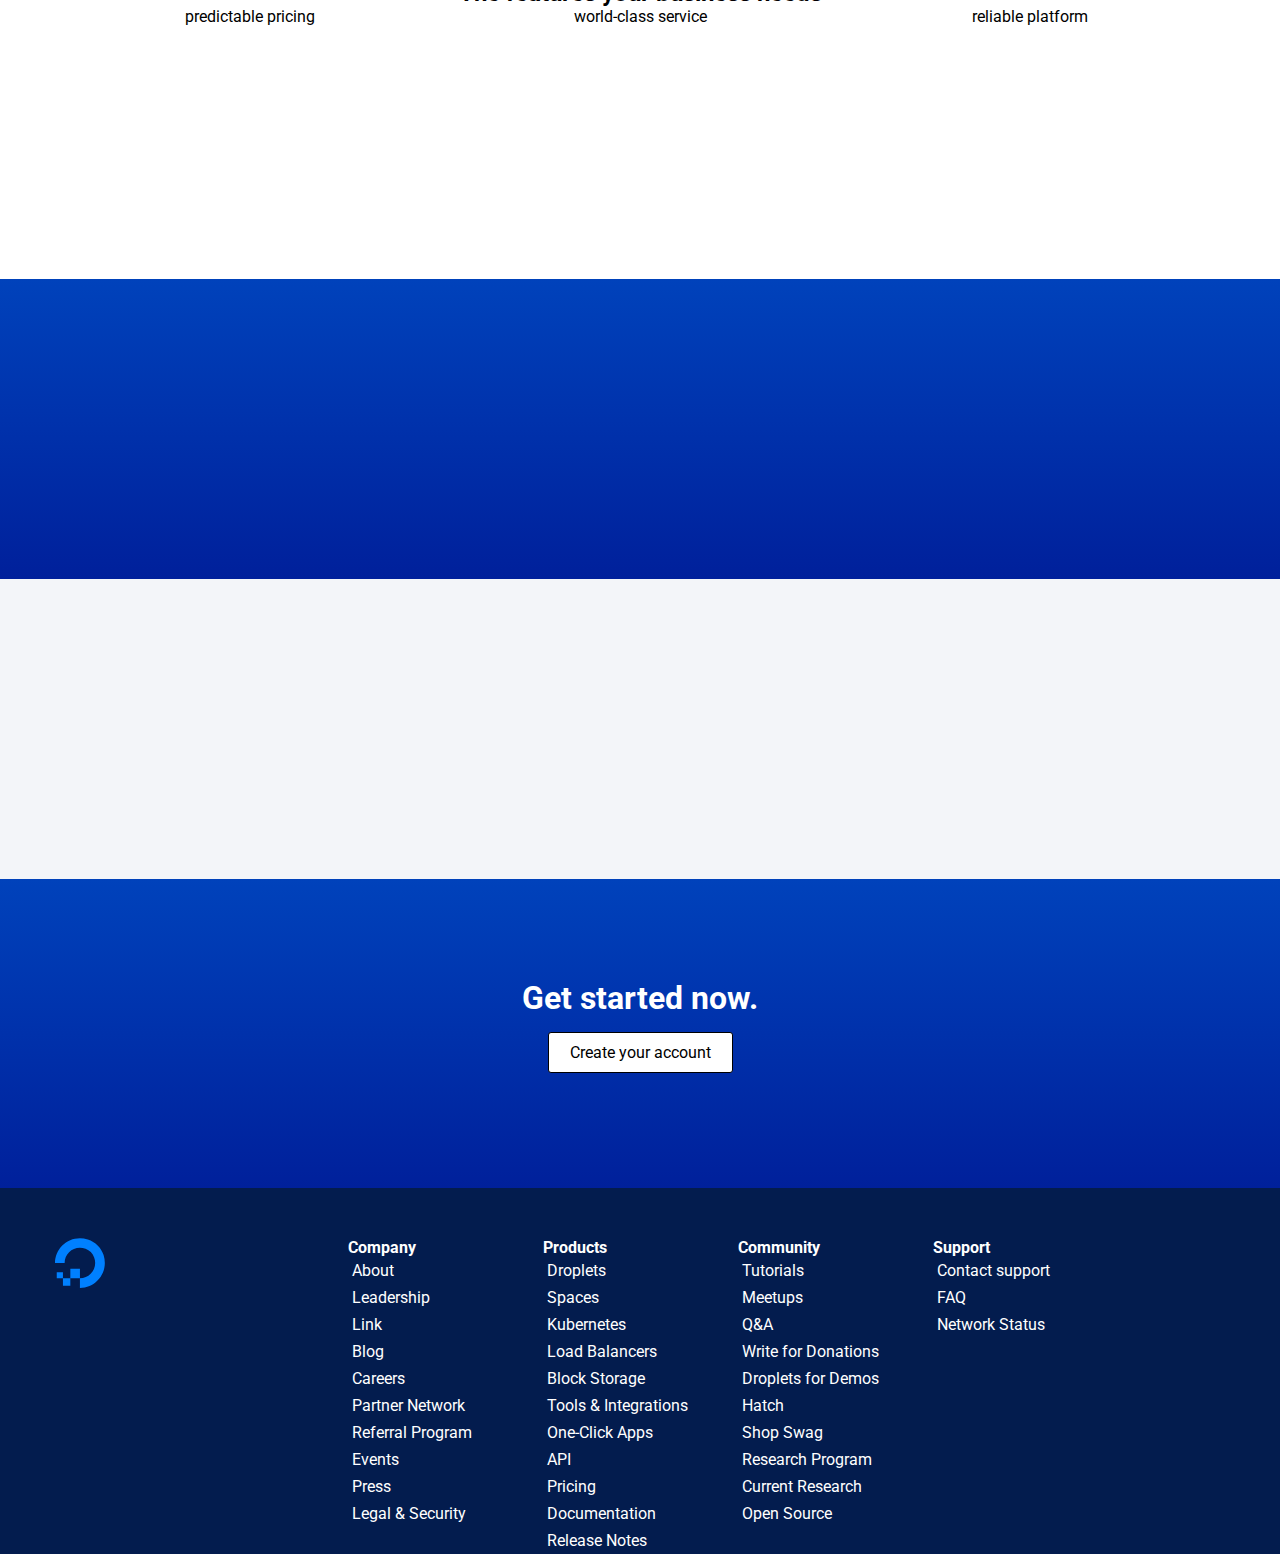
==== commit 5dc08c1b: "Added 'footer'" ====
--- a/digital_ocean/index.html
+++ b/digital_ocean/index.html
@@ -38,7 +38,7 @@
                         <a href="#">Pricing</a>
                     </div>
                     <div class="right_menu col-lg-4 col-md-12 col-xs-12">
-                        <div class="list_none secondary_links">
+                        <div class="text-right">
                             <a href="#">Docs</a>
                             <a href="#">Support <i class="fas fa-chevron-down"></i></a>
                             <a href="#">Login</a>
@@ -136,8 +136,67 @@
         <!-- /.getstarted -->
     </main>
 
-    <footer class="dbg">
-
+    <footer class="footer">
+        <div class="container">
+            <div class="row">
+                <div class="col-lg-3">
+                    <img src="./css/digital_ocean/img/logo-small.svg" alt="">
+                </div>
+                <div class="col-lg-2">
+                    <h4>Company</h4>
+                    <ul>
+                        <li>About</li>
+                        <li>Leadership</li>
+                        <li>Link</li>
+                        <li>Blog</li>
+                        <li>Careers</li>
+                        <li>Partner Network</li>
+                        <li>Referral Program</li>
+                        <li>Events</li>
+                        <li>Press</li>
+                        <li>Legal & Security</li>
+                    </ul>
+                </div>
+                <div class="col-lg-2"><h4>Products</h4>
+                    <ul>
+                        <li>Droplets</li>
+                        <li>Spaces</li>
+                        <li>Kubernetes</li>
+                        <li>Load Balancers</li>
+                        <li>Block Storage</li>
+                        <li>Tools & Integrations</li>
+                        <li>One-Click Apps</li>
+                        <li>API</li>
+                        <li>Pricing</li>
+                        <li>Documentation</li>
+                        <li>Release Notes</li>
+                    </ul>
+                </div>
+                <div class="col-lg-2">
+                    <h4>Community</h4>
+                    <ul>
+                        <li>Tutorials</li>
+                        <li>Meetups</li>
+                        <li>Q&A</li>
+                        <li>Write for Donations</li>
+                        <li>Droplets for Demos</li>
+                        <li>Hatch</li>
+                        <li>Shop Swag</li>
+                        <li>Research Program</li>
+                        <li>Current Research</li>
+                        <li>Open Source</li>
+                    </ul>
+                </div>
+                <div class="col-lg-3">
+                    <h4>Support</h4>
+                    <ul>
+                        <li>Contact support</li>
+                        <li>FAQ</li>
+                        <li>Network Status</li>
+                    </ul>
+                </div> 
+            </div>
+        </div>
     </footer>
 </body>
 
--- a/digital_ocean/css/style.css
+++ b/digital_ocean/css/style.css
@@ -50,8 +50,7 @@
     background: linear-gradient(180deg, #0042BB 0%, #00209B 100%);
 }
 
-h4{
-    text-align: center;
+.innovative .container h4{
     padding: 15px 0;
     color: #596989;
 }
@@ -63,8 +62,12 @@
 .central_menu a, .right_menu a{
     color: #374a71;
     text-decoration: none;
-    margin: 5px;
+    margin-left: 5px;
 }
+.text-right{
+    text-align: right;
+}
+
 
 a.btn{
     border: 1px solid #599dff;
@@ -149,7 +152,15 @@
 .businessfeatures{
     text-align: center;
 }
-
+.footer{
+    padding-top: 50px;
+    color: white;
+    background-color: #031C4E;
+}
+.footer li{
+    list-style: none;
+    padding: 4px;
+}
 
 /* DEBUG RULES */
 .dbg{
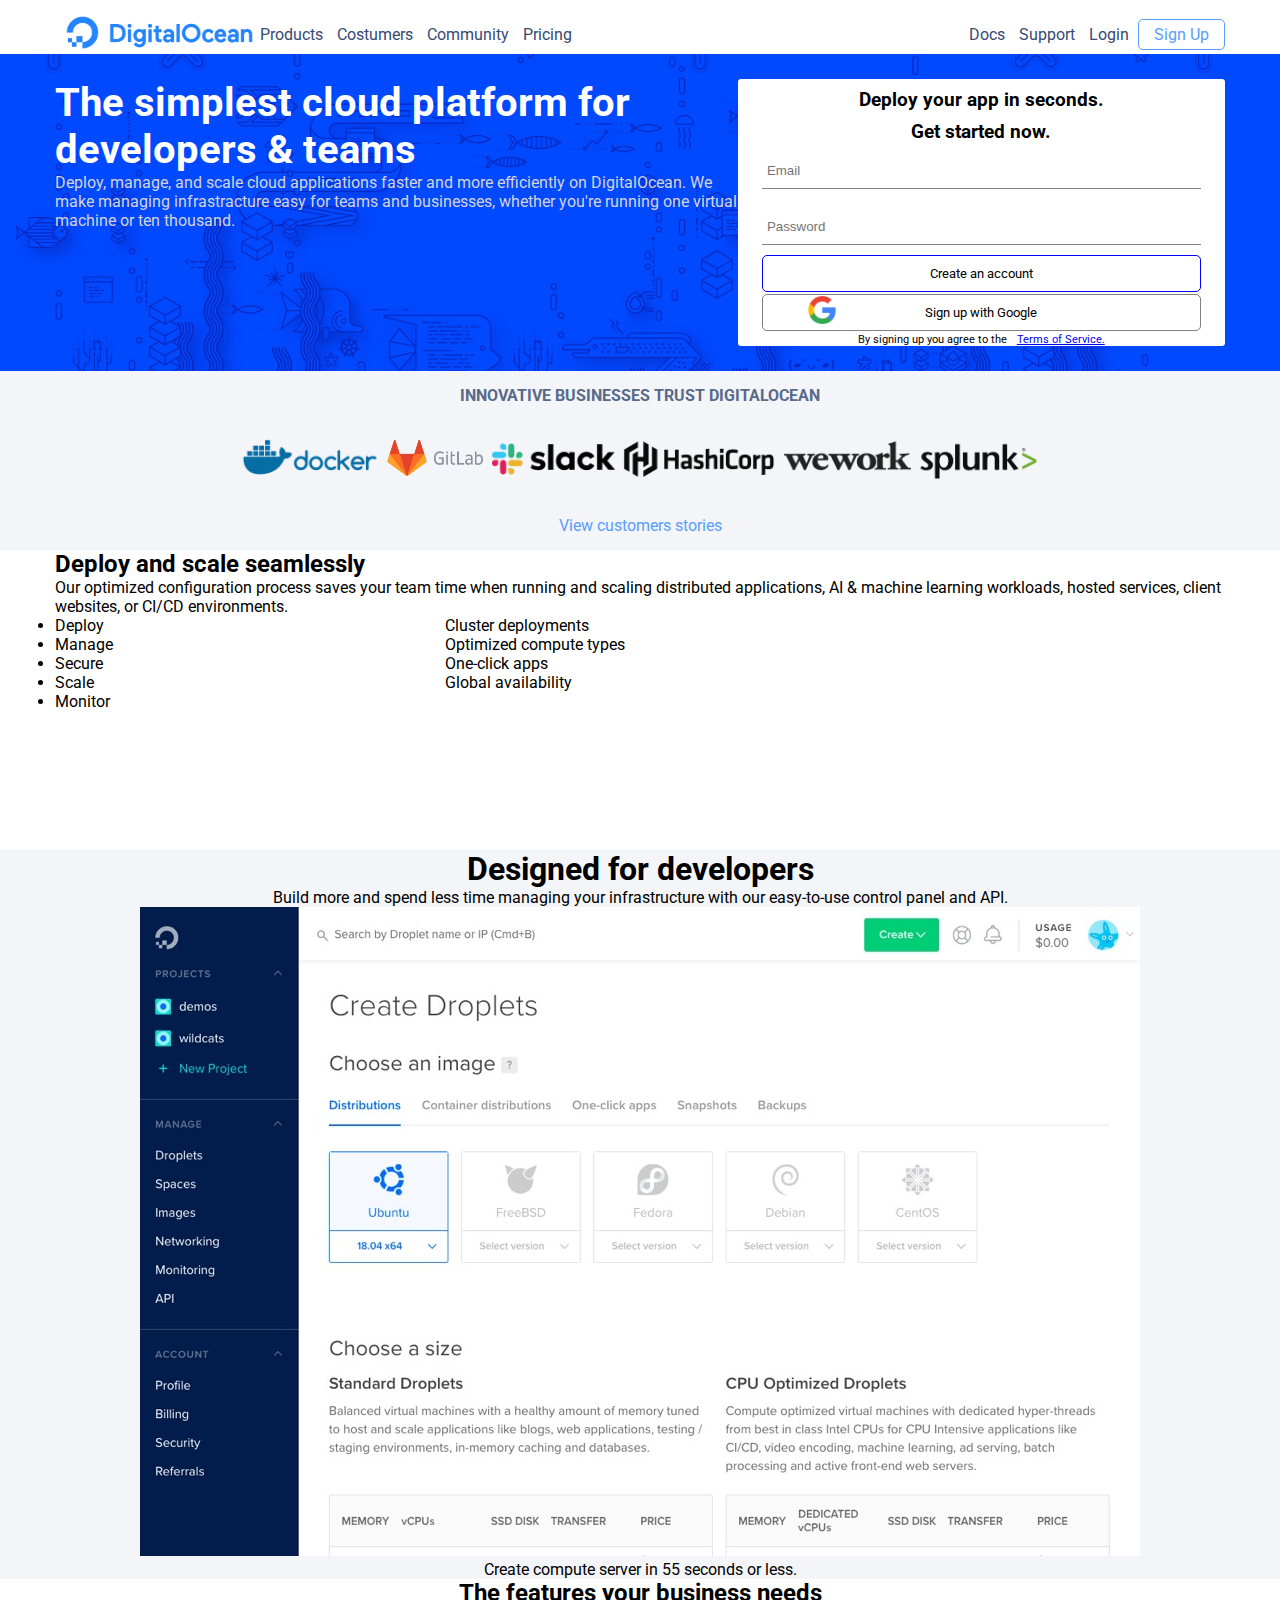
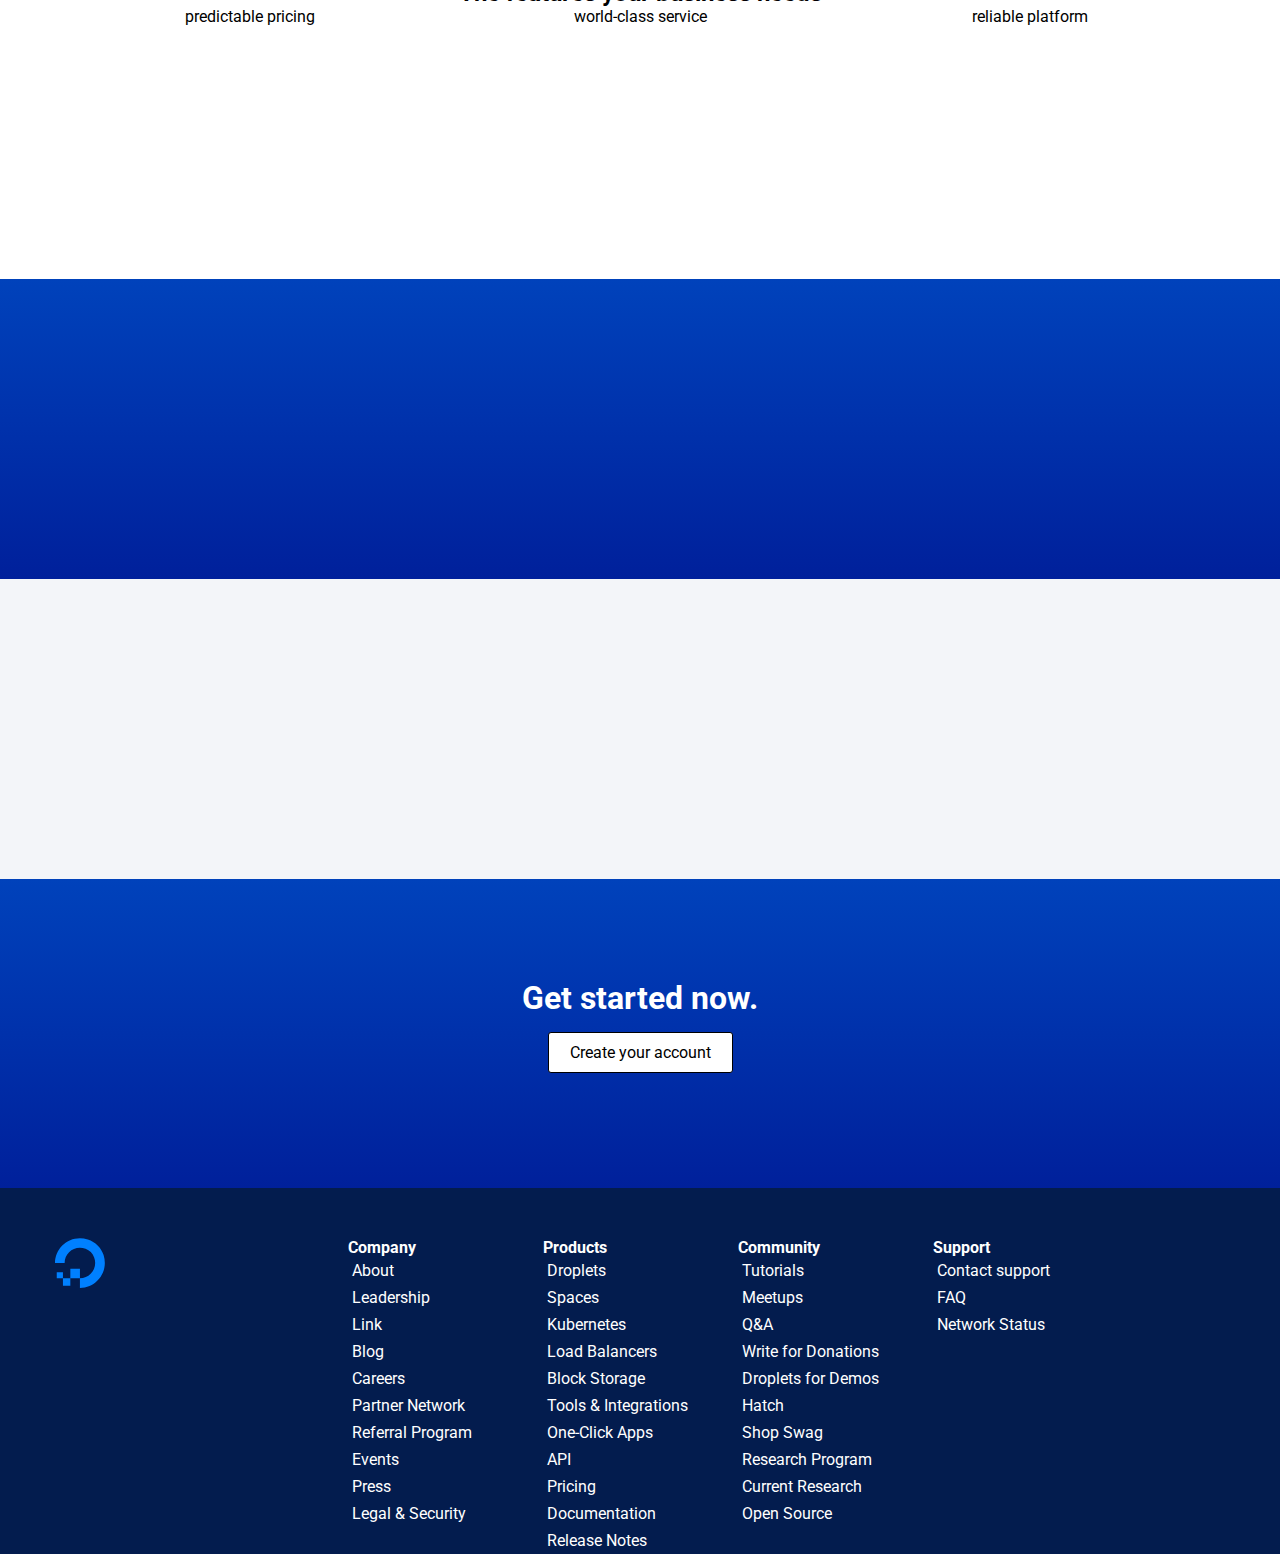
==== commit 190437c5: "Fixed sections + added google logo" ====
--- a/digital_ocean/index.html
+++ b/digital_ocean/index.html
@@ -54,7 +54,9 @@
                 <div class="row">
                     <div class="col-lg-7 p25">
                         <h1>The simplest cloud platform for developers & teams</h1>
-                        <p>Deploy, manage, and scale cloud applications faster and more efficiently on DigitalOcean. We make managing infrastracture easy for teams and businesses, whether you're running one virtual machine or ten thousand.</p>
+                        <p>Deploy, manage, and scale cloud applications faster and more efficiently on DigitalOcean. We
+                            make managing infrastracture easy for teams and businesses, whether you're running one
+                            virtual machine or ten thousand.</p>
                     </div>
                     <div class="col-lg-5 col-md-12 col-xs-12">
                         <div class="card">
@@ -64,15 +66,17 @@
                                 <input type="email" id="email" name="email" placeholder="Email" required><br>
                                 <input type="text" id="password" name="password" placeholder="Password"><br>
                                 <div class="account">Create an account</div>
-                                <div class="signup">Sign up with Google</div>
-                              </form>
-                              <div class="terms">By signing up you agree to the<a href="#">Terms of Service.</a></div> 
+                                <div class="signup googlebtn">Sign up with Google
+                                    <img class="googlelogo " src="./css/digital_ocean/img/google-icon.png" alt="">
+                                </div>
+                            </form>
+                            <div class="terms">By signing up you agree to the<a href="#">Terms of Service.</a></div>
                         </div>
                     </div>
                 </div>
             </div>
         </div>
-        
+
     </header>
 
 
@@ -89,20 +93,53 @@
                     <img src="./css/digital_ocean/img/wework.svg" alt="">
                     <img src="./css/digital_ocean/img/splunk.svg" alt="">
                 </div>
-                <div class="subtitle">View customers stories <i class="fa fa-chevron-right" aria-hidden="true"></i></div>
+                <div class="subtitle">View customers stories <i class="fa fa-chevron-right" aria-hidden="true"></i>
+                </div>
             </div>
         </section>
         <!-- /.innovative -->
 
         <!-- .deployscale -->
-        <section class="deployscale dbg"></section>
+        <section class="deployscale dbg">
+            <div class="container">
+                <div class="row">
+                    <div class="col-lg-12">
+                        <h2>Deploy and scale seamlessly</h2>
+                        <p>Our optimized configuration process saves your team time when running and scaling distributed
+                            applications, AI & machine learning workloads, hosted services, client websites, or CI/CD
+                            environments.</p>
+                    </div>
+                </div>
+                <div class="row">
+                    <div class="col-lg-4">
+                        <ul>
+                            <li>Deploy</li>
+                            <li>Manage</li>
+                            <li>Secure</li>
+                            <li>Scale</li>
+                            <li>Monitor</li>
+                        </ul>
+                    </div>
+                    <div class="col-lg-8">
+                        <div>Cluster deployments</div>
+                        <div>Optimized compute types</div>
+                        <div>One-click apps</div>
+                        <div>Global availability</div>
+                    </div>
+                </div>
+            </div>
+
+
+
+        </section>
         <!-- /.deployscale -->
 
         <!-- .designfordevs -->
         <section class="designfordevs bg_whiteish">
             <div class="row">
                 <h1>Designed for developers</h1>
-                <div>Build more and spend less time managing your infrastructure with our easy-to-use control panel and API.</div>
+                <div>Build more and spend less time managing your infrastructure with our easy-to-use control panel and
+                    API.</div>
                 <i class="fas fa-chevron-left"></i>
                 <img src="./css/digital_ocean/img/slide.jpg" alt="">
                 <i class="fas fa-chevron-right"></i>
@@ -120,7 +157,7 @@
                     <div class="col-lg-4">reliable platform</div>
                 </div>
             </div>
-            
+
         </section>
         <!-- /.businessfeatures -->
         <section class="customerservice dbg bg_actualblue"></section>
@@ -157,7 +194,8 @@
                         <li>Legal & Security</li>
                     </ul>
                 </div>
-                <div class="col-lg-2"><h4>Products</h4>
+                <div class="col-lg-2">
+                    <h4>Products</h4>
                     <ul>
                         <li>Droplets</li>
                         <li>Spaces</li>
@@ -194,7 +232,7 @@
                         <li>FAQ</li>
                         <li>Network Status</li>
                     </ul>
-                </div> 
+                </div>
             </div>
         </div>
     </footer>
--- a/digital_ocean/css/style.css
+++ b/digital_ocean/css/style.css
@@ -67,7 +67,15 @@
 .text-right{
     text-align: right;
 }
-
+.googlebtn{
+    position: relative;
+}
+.googlelogo{
+    position: absolute;
+    width: 30px;
+    top: 0;
+    left: 10%;
+}
 
 a.btn{
     border: 1px solid #599dff;
